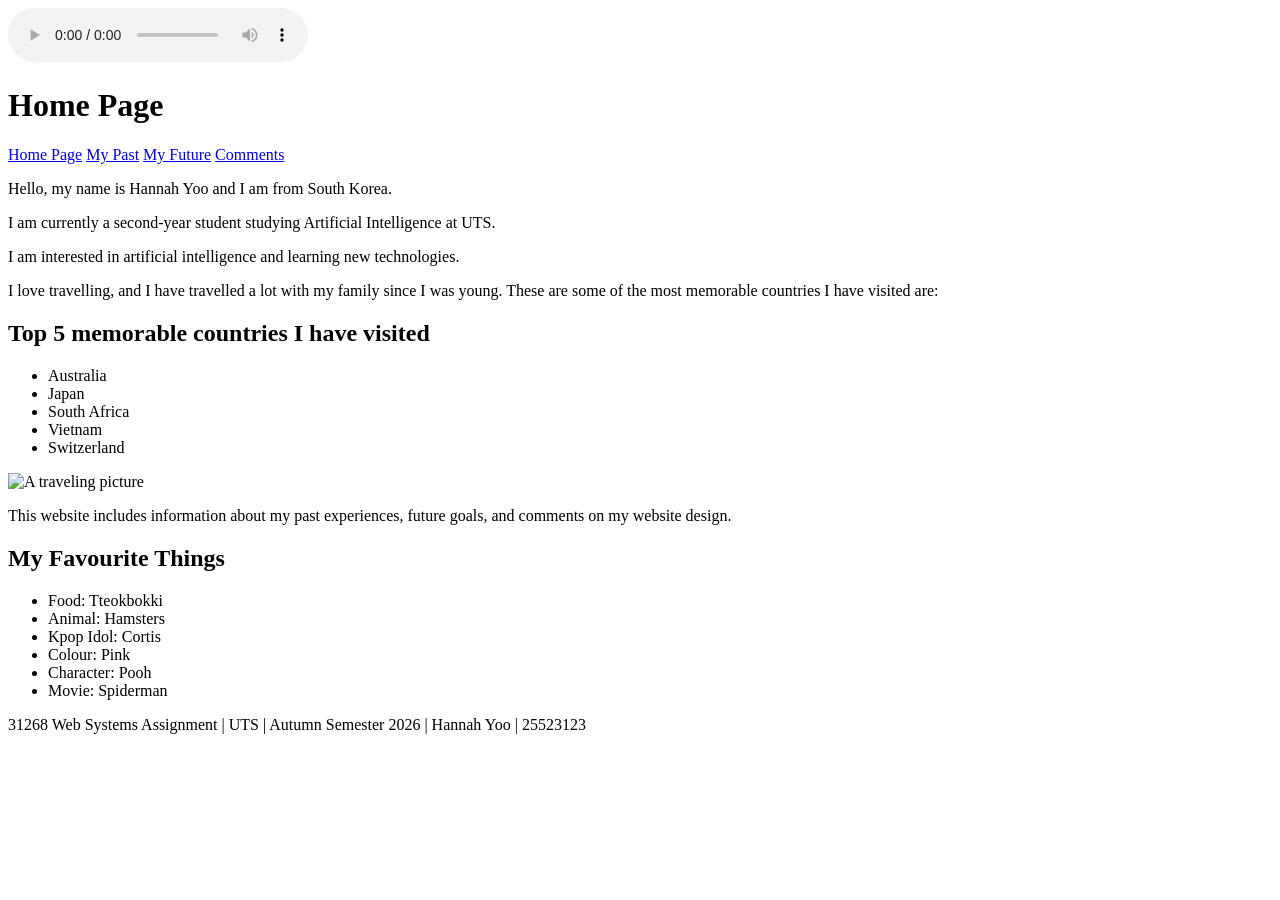
==== index.html @ 4fd85215 "Create index.html" ====
<!DOCTYPE html>
<html>
    <head>
        <title>Home Page</title>
        <link rel="stylesheet" href="websystems.css">
    </head>
    <body>
        <audio id="bgm" controls autoplay loop>
            <source src="bgm.mp3" type="audio/mp3">
        </audio>
        <h1>Home Page</h1>
        <nav class="menu">
            <a href="index.html">Home Page</a>
            <a href="past.html">My Past</a>
            <a href="future.html">My Future</a>
            <a href="comments.html">Comments</a>
        </nav>
        <p>Hello, my name is <span>Hannah Yoo</span> and I am from South Korea.</p>
        <p>I am currently a second-year student studying Artificial Intelligence at UTS.</p>
        <p>I am interested in artificial intelligence and learning new technologies.</p>
        <p>I love travelling, and I have travelled a lot  with my family since I was young. These are some of the most memorable countries I have visited are:</p>
        <h2>Top 5 memorable countries I have visited</h2>
        <div class="container">
            <ul class="ul2">
                <li>Australia</li>
                <li>Japan</li>
                <li>South Africa</li>
                <li>Vietnam</li>
                <li>Switzerland</li>
            </ul>
            <img src="images/img1.png" alt="A traveling picture" class="travel-img">

        </div>
        <p>This website includes information about my past experiences, future goals, and comments on my website design.</p>
        <h2> My Favourite Things </h2>
        <div class="fav">
            <ul class= "ul3">
                <li>Food: Tteokbokki</li>
                <li>Animal: Hamsters</li>
                <li>Kpop Idol: Cortis</li>
                <li>Colour: Pink</li>
                <li>Character: Pooh</li>
                <li>Movie: Spiderman</li>
            </ul>
        </div>
        <footer>
            31268 Web Systems Assignment | UTS | Autumn Semester 2026 | Hannah Yoo | 25523123
        </footer>
    </body>
</html>
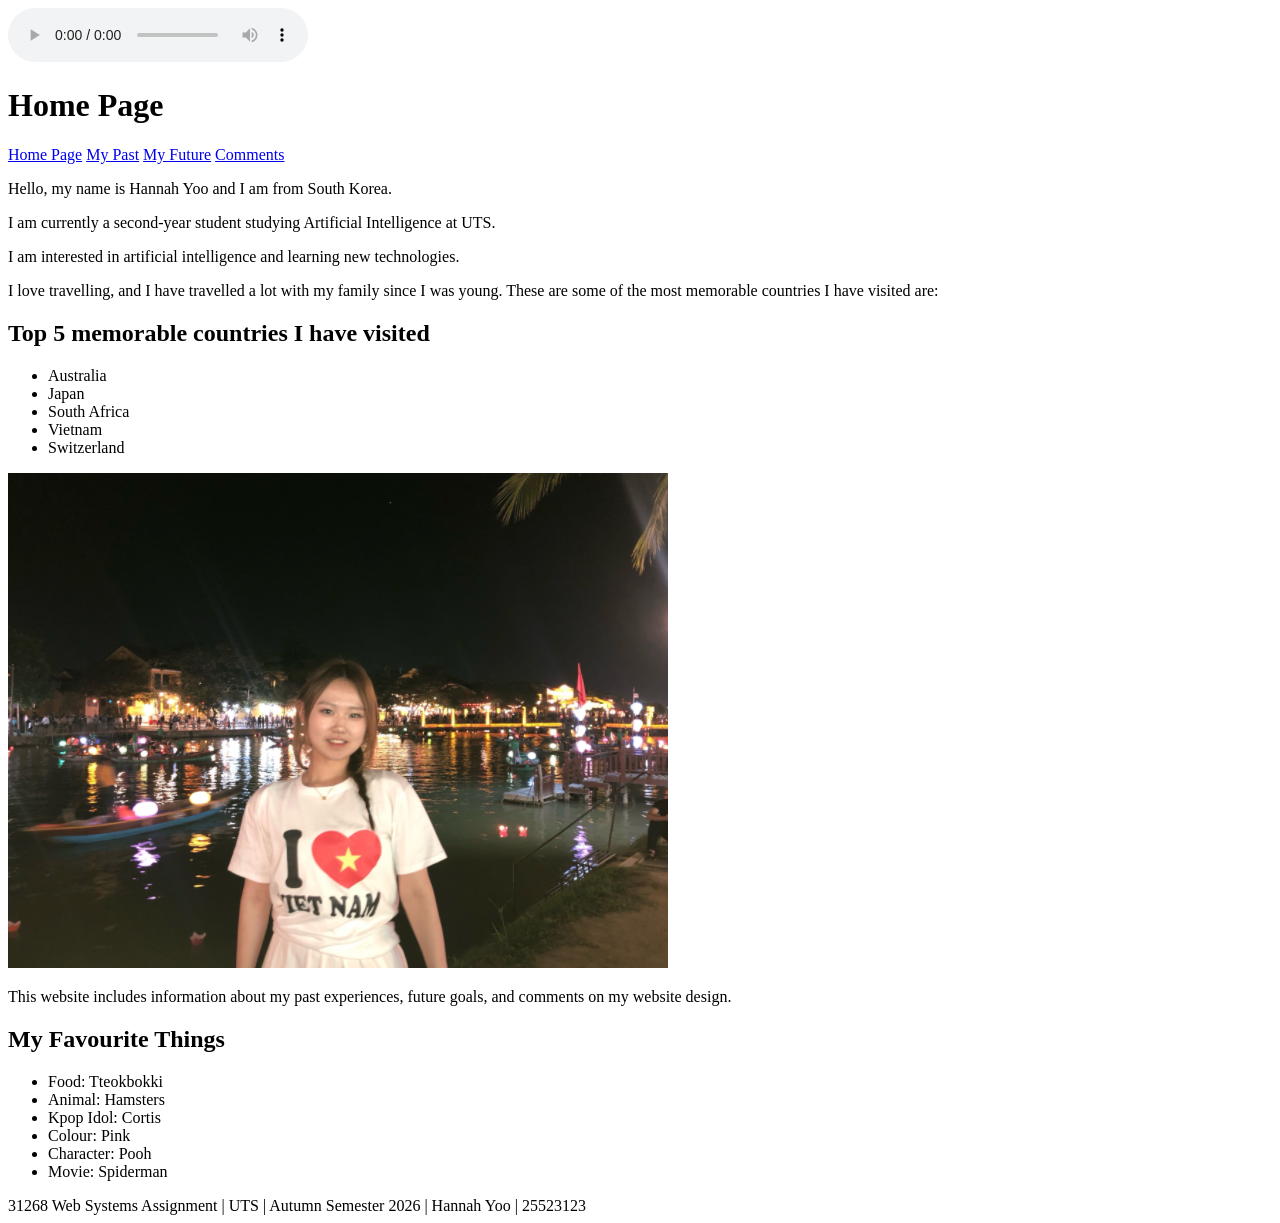
==== commit 0d26b944: "Update index.html" ====
--- a/index.html
+++ b/index.html
@@ -28,7 +28,7 @@
                 <li>Vietnam</li>
                 <li>Switzerland</li>
             </ul>
-            <img src="images/img1.png" alt="A traveling picture" class="travel-img">
+            <img src="img1.png" alt="A traveling picture" class="travel-img">
 
         </div>
         <p>This website includes information about my past experiences, future goals, and comments on my website design.</p>
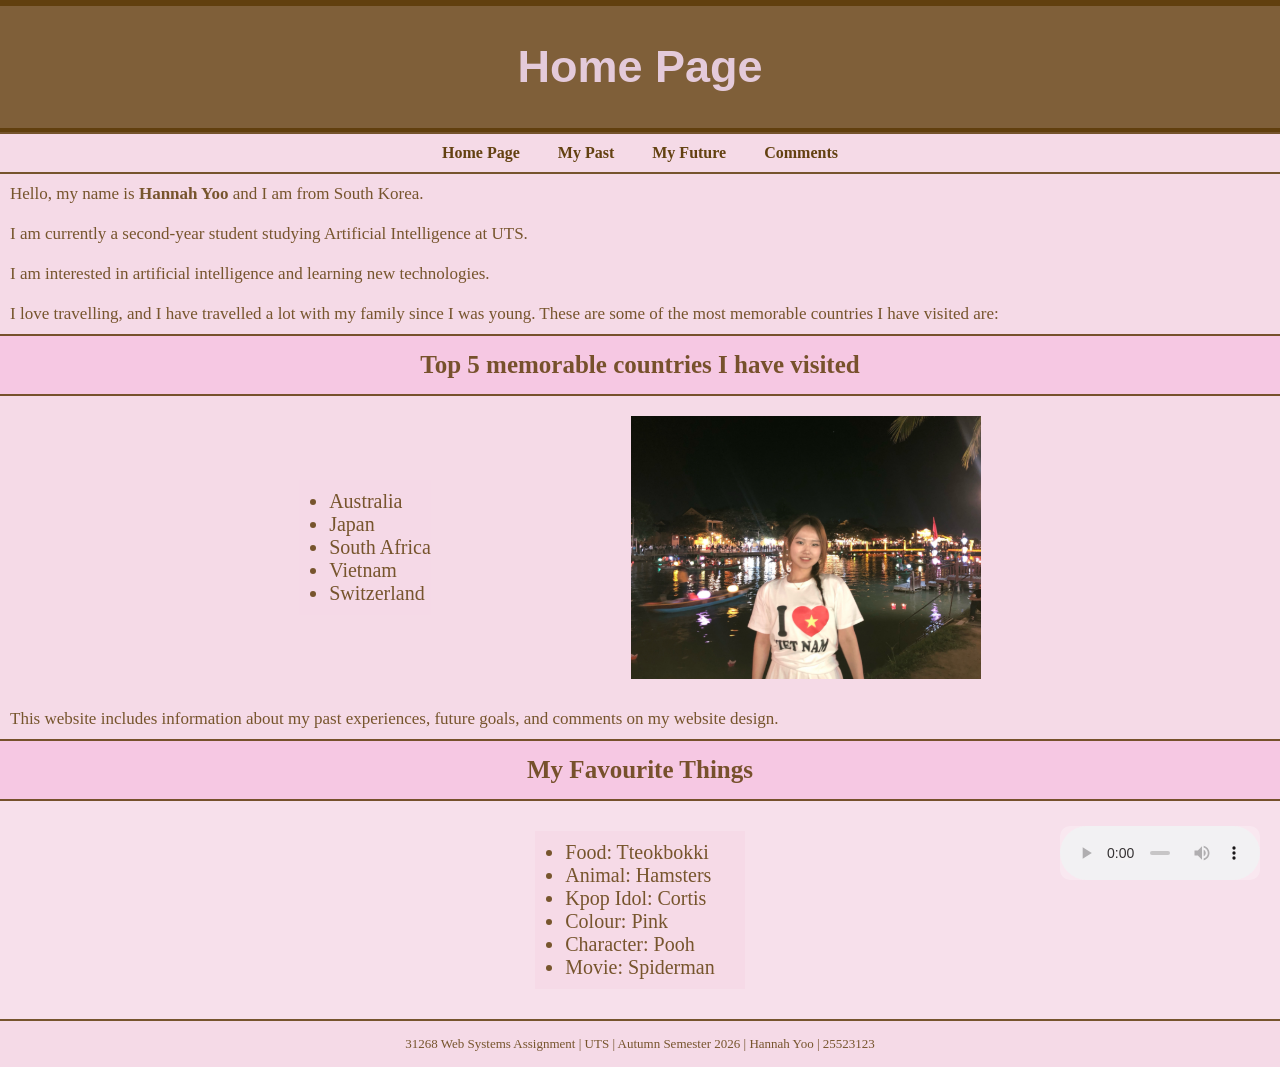
==== commit 89d7bf9e: "Update index.html" ====
--- a/index.html
+++ b/index.html
@@ -2,7 +2,7 @@
 <html>
     <head>
         <title>Home Page</title>
-        <link rel="stylesheet" href="websystems.css">
+        <link rel="stylesheet" href="websystem.css">
     </head>
     <body>
         <audio id="bgm" controls autoplay loop>
--- a/websystem.css
+++ b/websystem.css
@@ -0,0 +1,173 @@
+body{
+    margin: 0;
+    font-family: 'Times New Roman', Times, serif;
+    background-color:#f6dae7d2;
+}
+h2, h3, h4, h5, h6{
+    text-align: center;
+    font-size: 25px;
+    font-weight: bold;
+    background-color:#f5adda7c;
+    margin: 0;
+    padding: 15px;
+    color: #5b3805d2;  
+    border-bottom: 2px solid #5b3805d2;
+    border-top: 2px solid #5b3805d2;
+} 
+h1{
+   color: #e4cada;
+   background-color: #5b3905c4;
+   margin: 0;
+   padding: 35px;
+   font-family: Impact, Haettenschweiler, 'Arial Narrow', sans-serif;
+   font-weight: bolder;
+   border-bottom: 4px solid #5b3805d2;
+   border-top: 6px solid #5b3805d2;
+   text-align: center;
+   font-size: 45px;
+}
+h3{
+   color: #f1c1df;
+   background-color: #754b0cb0;
+   margin: 0;
+   padding: 5px;
+   font-weight: bold;
+   border-bottom: 4px solid #5b3805d2;
+   border-top: 3px solid #5b3805d2;
+   text-align: center;
+   font-size: 20px;
+}
+
+
+
+.menu{
+    justify-content: center;
+    margin: 0;
+    text-align: center;
+    background-color: #f6dae7d2;
+    padding: 10px;
+    display: flex;
+    gap: 38px;
+    border-bottom: 2px solid #5b3805d2;
+    border-top: 2px solid #5b3805d2;
+}
+.menu a {
+    text-decoration: rgb(79, 134, 134);
+    color: #5b3905f2;
+    font-weight:bolder;
+
+}
+.menu a:hover {
+    color: #f863baeb;
+
+}
+.container{
+    display:flex;
+
+    background-color: #f6dae7d2;
+    padding: 20px 20px;
+    justify-content: center;
+    align-items: center;
+    gap: 200px;
+
+}
+.travel-img{
+    width: 350px;
+    height: auto;
+    display: block;
+}
+
+span{
+    font-weight: bold;
+}
+.school-img{
+    width: 60px;
+    height: auto;
+}
+#table{
+    margin-top: 20px;
+    background-color:#fdf3f8a2;
+    margin: 0;
+    color: #c52f7fd2; 
+    border-color: #c52f7fd2;
+    margin-left: auto;
+    margin-right: auto;
+}
+
+p{
+    font-size: 17px;
+    margin: 0;
+    background-color:#f6dae7d2;
+    padding: 10px; 
+    color: #5b3805d2;  
+    margin-top: auto;
+    margin-bottom: auto;
+}
+
+.ul1{
+    background-color:#f6dae7d2;
+    color: #5b3805d2;  
+    margin: 0 auto;
+    font-size: 18px;
+    padding-left: 30px;
+    padding-bottom: 10px;
+    padding-top: 10px;
+    text-align: left;
+    width: fit-content;
+
+}
+.ul2{
+    background-color:#f6dae7d2;
+    padding-left: 30px;
+    font-size: 20px;
+    margin: 0;
+    color: #5b3805d2;
+    padding-bottom: 10px;
+    padding-top: 10px;
+}
+.ul3{
+    background-color:#f6dae7;
+    color: #5b3805d2;  
+    margin: 0 auto;
+    font-size: 20px;
+    padding-left: 30px;
+    padding-right: 30px;
+    padding-bottom: 10px;
+    padding-top: 10px;
+    text-align: left;
+    width: fit-content;
+    
+}
+footer{
+    background-color:#f6dae7d2;
+    color: #5b3805d2; 
+    font-size: 13px;
+    text-align: center;
+    padding: 15px 0;
+    border-top: 2px solid #5b3805d2;
+
+}
+#bgm{
+    position: fixed;
+    right: 20px;
+    bottom: 20px;
+    width: 200px;
+    opacity: 0.9;
+    border-radius: 10px;
+    background: rgba(255, 255, 255, 0.3);   
+}
+#bgm:hover{
+    opacity: 1;
+}
+.fav{
+    background-image: url("images/favimg.jpeg");
+    background-size:cover;
+    padding: 30px;
+    background-position: center;
+}
+.diagram{
+    display: block;
+    margin: 0 auto;
+    width: 300px;
+    height: auto;
+}
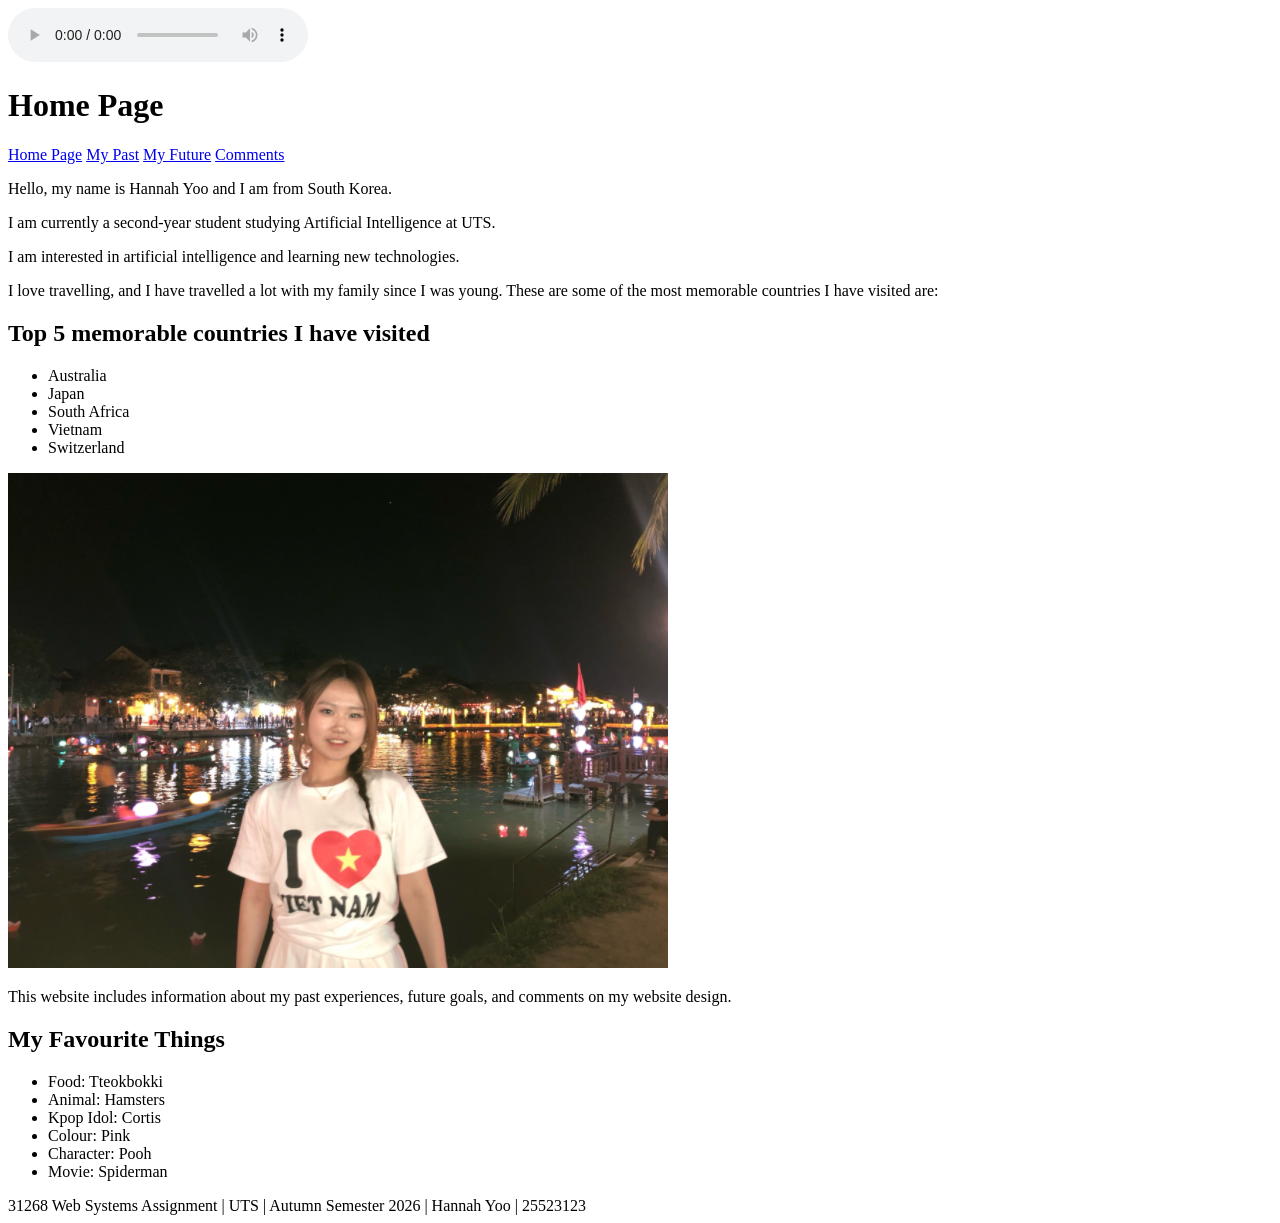
==== commit 87b78a42: "Update index.html" ====
--- a/index.html
+++ b/index.html
@@ -2,7 +2,7 @@
 <html>
     <head>
         <title>Home Page</title>
-        <link rel="stylesheet" href="websystem.css">
+        <link rel="stylesheet" href="websystems.css">
     </head>
     <body>
         <audio id="bgm" controls autoplay loop>
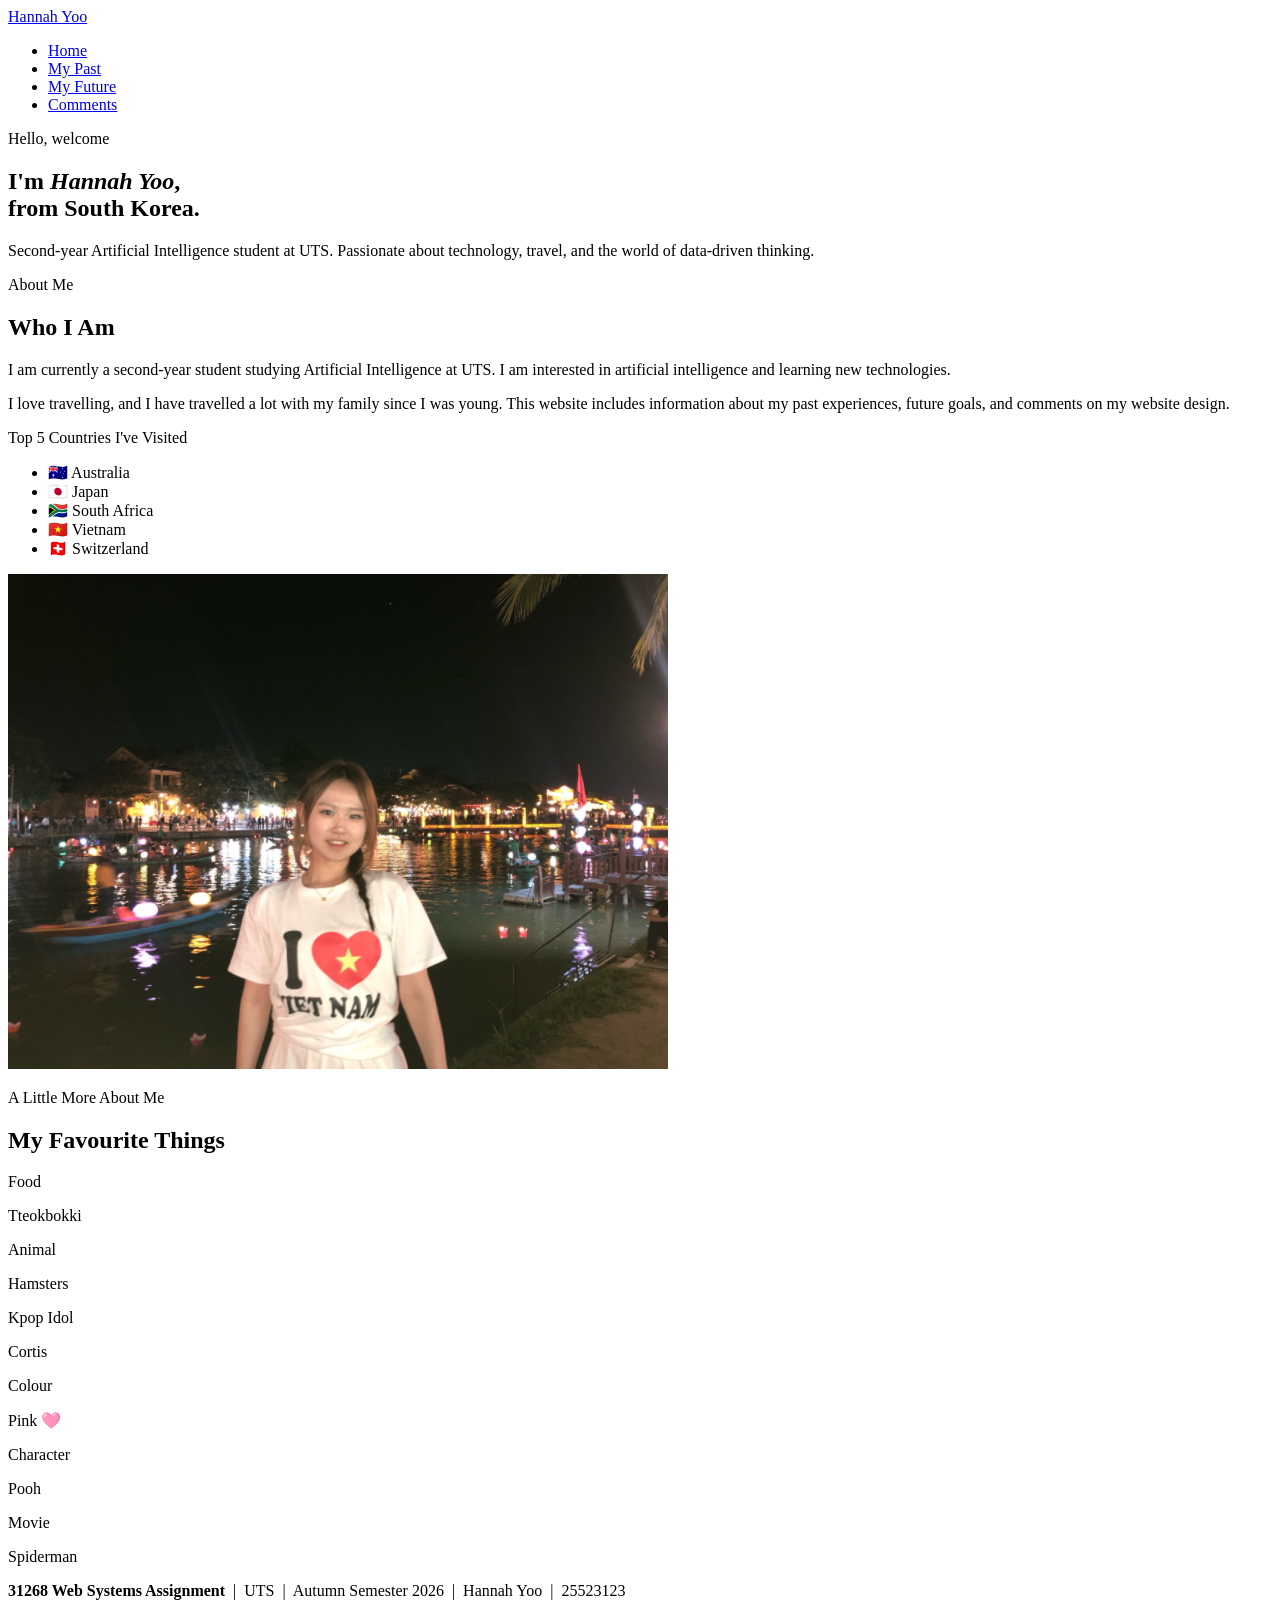
==== commit 34e80f6e: "Refactor index.html structure and content" ====
--- a/index.html
+++ b/index.html
@@ -1,50 +1,135 @@
 <!DOCTYPE html>
-<html>
-    <head>
-        <title>Home Page</title>
-        <link rel="stylesheet" href="websystems.css">
-    </head>
-    <body>
-        <audio id="bgm" controls autoplay loop>
-            <source src="bgm.mp3" type="audio/mp3">
-        </audio>
-        <h1>Home Page</h1>
-        <nav class="menu">
-            <a href="index.html">Home Page</a>
-            <a href="past.html">My Past</a>
-            <a href="future.html">My Future</a>
-            <a href="comments.html">Comments</a>
-        </nav>
-        <p>Hello, my name is <span>Hannah Yoo</span> and I am from South Korea.</p>
-        <p>I am currently a second-year student studying Artificial Intelligence at UTS.</p>
-        <p>I am interested in artificial intelligence and learning new technologies.</p>
-        <p>I love travelling, and I have travelled a lot  with my family since I was young. These are some of the most memorable countries I have visited are:</p>
-        <h2>Top 5 memorable countries I have visited</h2>
-        <div class="container">
-            <ul class="ul2">
-                <li>Australia</li>
-                <li>Japan</li>
-                <li>South Africa</li>
-                <li>Vietnam</li>
-                <li>Switzerland</li>
-            </ul>
-            <img src="img1.png" alt="A traveling picture" class="travel-img">
+<html lang="en">
+<head>
+  <meta charset="UTF-8">
+  <meta name="viewport" content="width=device-width, initial-scale=1.0">
+  <title>Hannah Yoo — Home</title>
+  <link rel="stylesheet" href="style.css">
+</head>
+<body>
 
+<!-- NAV -->
+<nav class="site-nav">
+  <a href="index.html" class="nav-brand">Hannah <span>Yoo</span></a>
+  <ul class="nav-links">
+    <li><a href="index.html" class="active">Home</a></li>
+    <li><a href="past.html">My Past</a></li>
+    <li><a href="future.html">My Future</a></li>
+    <li><a href="comments.html">Comments</a></li>
+  </ul>
+</nav>
+
+<div class="page-wrapper">
+
+  <!-- HERO -->
+  <section class="hero">
+    <div class="hero-inner">
+      <p class="hero-label">Hello, welcome</p>
+      <h1 class="hero-title">I'm <em>Hannah Yoo</em>,<br>from South Korea.</h1>
+      <p class="hero-desc">Second-year Artificial Intelligence student at UTS. Passionate about technology, travel, and the world of data-driven thinking.</p>
+    </div>
+  </section>
+
+  <!-- ABOUT -->
+  <div class="section fade-in">
+    <p class="section-tag">About Me</p>
+    <h2 class="section-title">Who I Am</h2>
+    <div class="two-col">
+      <div class="section-body">
+        <p>I am currently a second-year student studying Artificial Intelligence at UTS. I am interested in artificial intelligence and learning new technologies.</p>
+        <p>I love travelling, and I have travelled a lot with my family since I was young. This website includes information about my past experiences, future goals, and comments on my website design.</p>
+      </div>
+      <div>
+        <div class="card">
+          <p class="section-tag" style="margin-bottom: 1rem;">Top 5 Countries I've Visited</p>
+          <ul class="fancy-list">
+            <li>🇦🇺 Australia</li>
+            <li>🇯🇵 Japan</li>
+            <li>🇿🇦 South Africa</li>
+            <li>🇻🇳 Vietnam</li>
+            <li>🇨🇭 Switzerland</li>
+          </ul>
         </div>
-        <p>This website includes information about my past experiences, future goals, and comments on my website design.</p>
-        <h2> My Favourite Things </h2>
-        <div class="fav">
-            <ul class= "ul3">
-                <li>Food: Tteokbokki</li>
-                <li>Animal: Hamsters</li>
-                <li>Kpop Idol: Cortis</li>
-                <li>Colour: Pink</li>
-                <li>Character: Pooh</li>
-                <li>Movie: Spiderman</li>
-            </ul>
-        </div>
-        <footer>
-            31268 Web Systems Assignment | UTS | Autumn Semester 2026 | Hannah Yoo | 25523123
-        </footer>
-    </body>
+      </div>
+    </div>
+  </div>
+
+  <!-- TRAVEL IMAGE -->
+  <div class="section fade-in" style="padding-top: 0;">
+    <img
+      src="https://hannahyoo04.github.io/websystems-personal/img1.png"
+      alt="A traveling picture"
+      class="travel-img"
+    >
+  </div>
+
+  <!-- FAVOURITES -->
+  <div class="section fade-in">
+    <p class="section-tag">A Little More About Me</p>
+    <h2 class="section-title">My Favourite Things</h2>
+    <div class="faves-grid">
+      <div class="fave-card">
+        <p class="fave-label">Food</p>
+        <p class="fave-value">Tteokbokki</p>
+      </div>
+      <div class="fave-card">
+        <p class="fave-label">Animal</p>
+        <p class="fave-value">Hamsters</p>
+      </div>
+      <div class="fave-card">
+        <p class="fave-label">Kpop Idol</p>
+        <p class="fave-value">Cortis</p>
+      </div>
+      <div class="fave-card">
+        <p class="fave-label">Colour</p>
+        <p class="fave-value">Pink 🩷</p>
+      </div>
+      <div class="fave-card">
+        <p class="fave-label">Character</p>
+        <p class="fave-value">Pooh</p>
+      </div>
+      <div class="fave-card">
+        <p class="fave-label">Movie</p>
+        <p class="fave-value">Spiderman</p>
+      </div>
+    </div>
+  </div>
+
+</div>
+
+<!-- FOOTER -->
+<footer class="site-footer">
+  <strong>31268 Web Systems Assignment</strong> &nbsp;|&nbsp; UTS &nbsp;|&nbsp; Autumn Semester 2026 &nbsp;|&nbsp; Hannah Yoo &nbsp;|&nbsp; 25523123
+</footer>
+
+<!-- BGM -->
+<div class="bgm-player" onclick="toggleBgm()">
+  <button class="bgm-btn" id="bgmBtn" aria-label="Toggle background music">♪</button>
+  <span class="bgm-label" id="bgmLabel">BGM</span>
+</div>
+<audio id="bgmAudio" loop>
+  <source src="https://hannahyoo04.github.io/websystems-personal/bgm.mp3" type="audio/mpeg">
+</audio>
+
+<script>
+  // fade-in on scroll
+  const obs = new IntersectionObserver(entries => {
+    entries.forEach(e => { if (e.isIntersecting) e.target.classList.add('visible'); });
+  }, { threshold: 0.1 });
+  document.querySelectorAll('.fade-in').forEach(el => obs.observe(el));
+
+  // bgm
+  let playing = false;
+  function toggleBgm() {
+    const audio = document.getElementById('bgmAudio');
+    const btn = document.getElementById('bgmBtn');
+    const label = document.getElementById('bgmLabel');
+    if (playing) {
+      audio.pause(); btn.textContent = '♪'; label.textContent = 'BGM'; playing = false;
+    } else {
+      audio.play(); btn.textContent = '■'; label.textContent = 'Playing'; playing = true;
+    }
+  }
+</script>
+</body>
 </html>
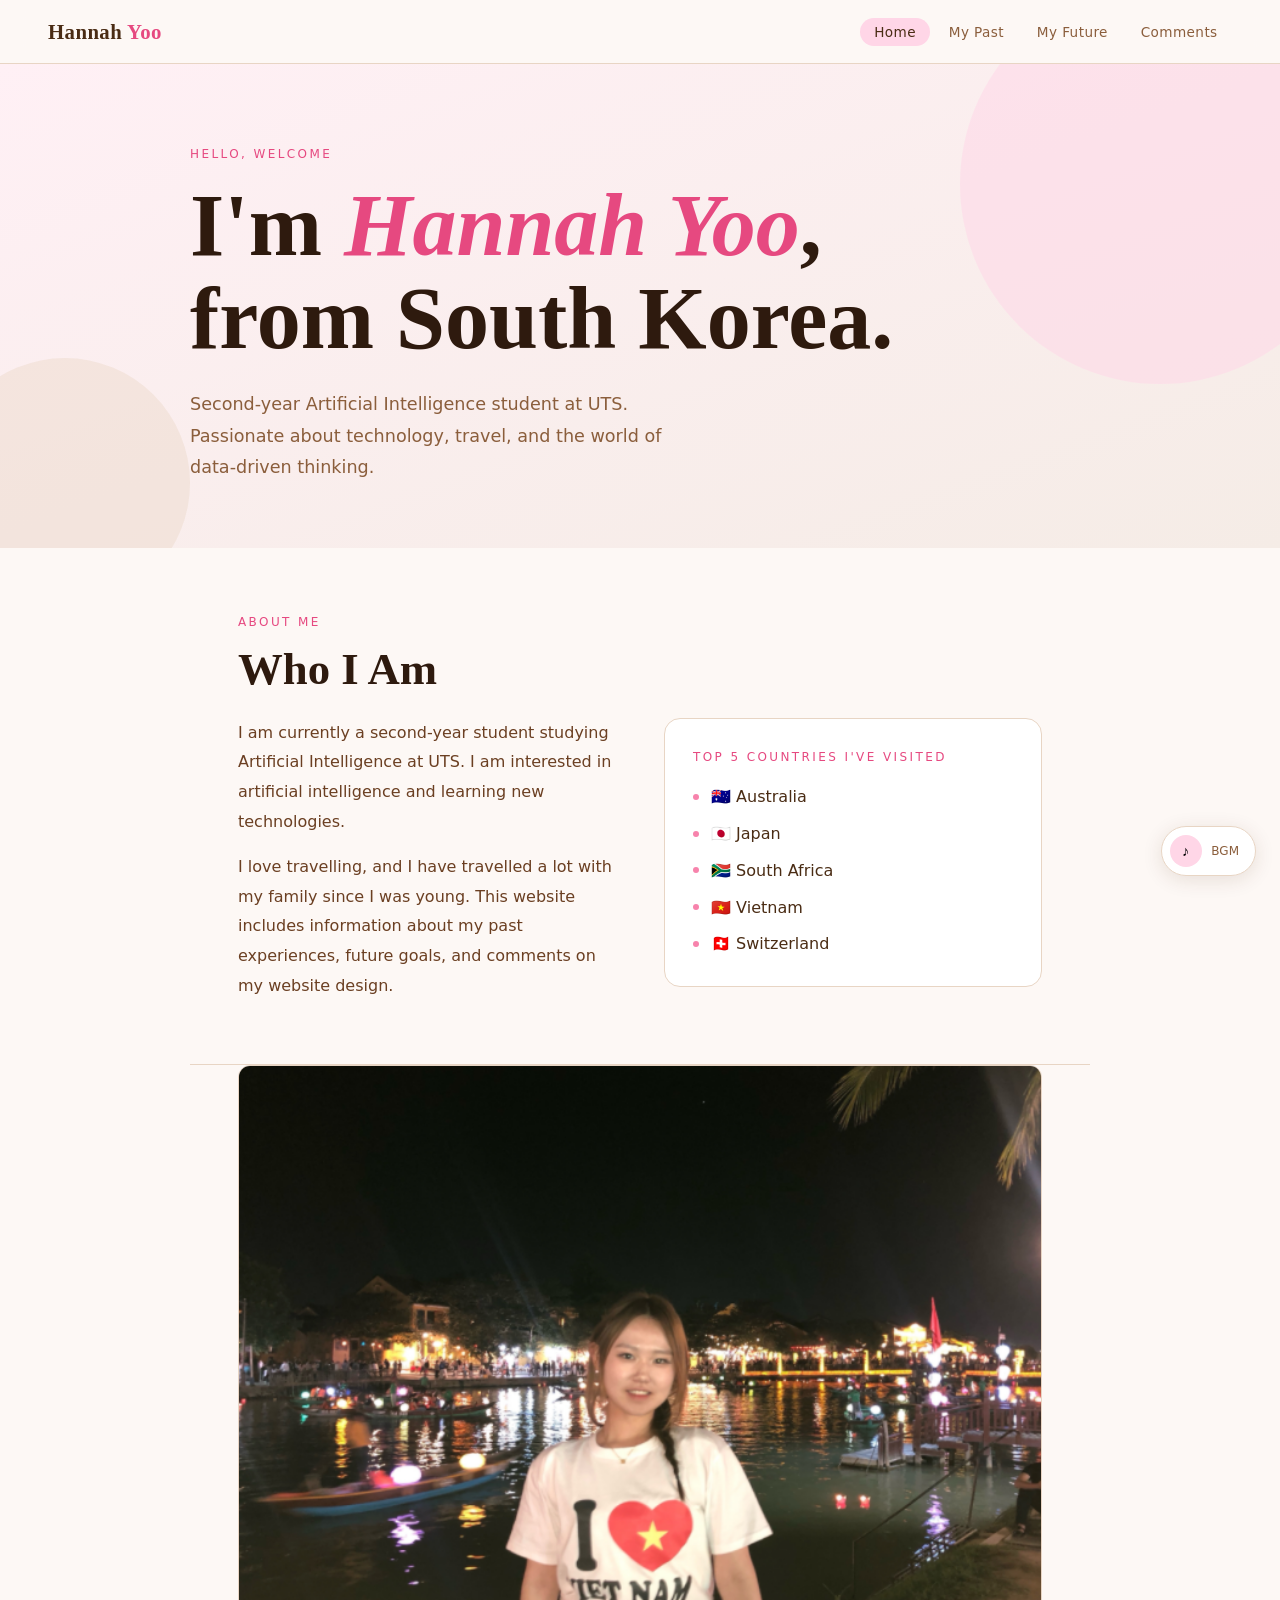
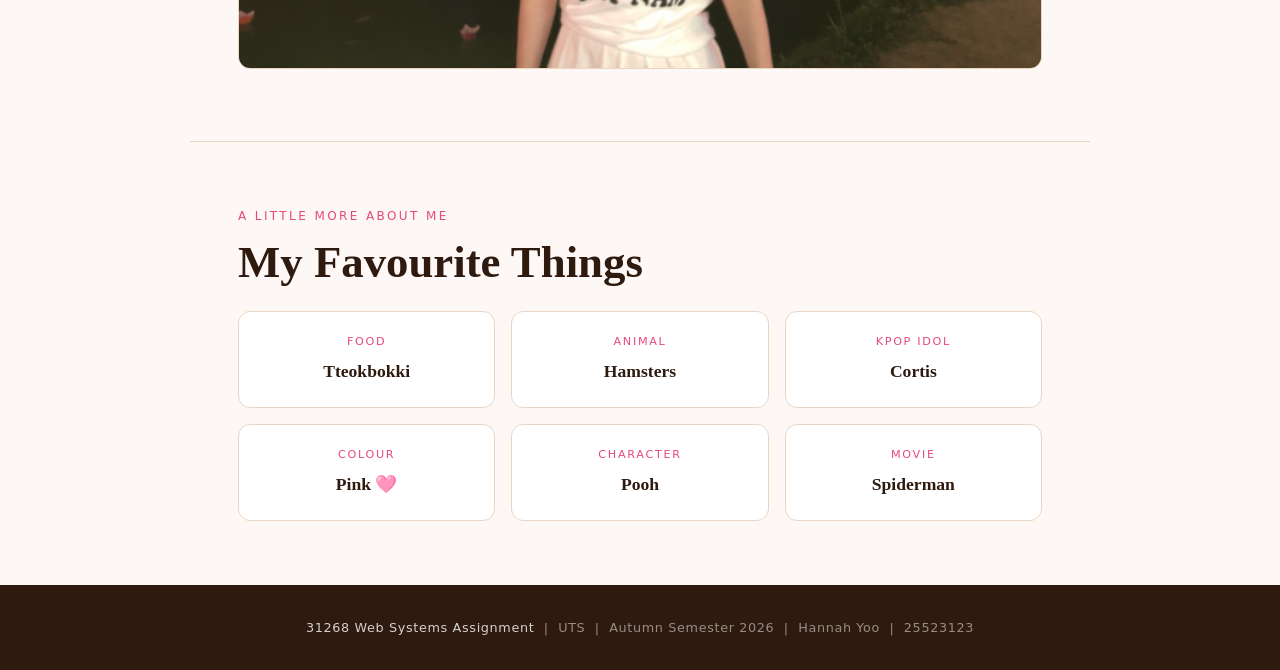
==== commit 853ed673: "Update index.html" ====
--- a/index.html
+++ b/index.html
@@ -4,7 +4,7 @@
   <meta charset="UTF-8">
   <meta name="viewport" content="width=device-width, initial-scale=1.0">
   <title>Hannah Yoo — Home</title>
-  <link rel="stylesheet" href="style.css">
+  <link rel="stylesheet" href="websystems.css">
 </head>
 <body>
 
--- a/websystems.css
+++ b/websystems.css
@@ -0,0 +1,541 @@
+@import url('https://fonts.googleapis.com/css2?family=Cormorant+Garamond:ital,wght@0,400;0,600;0,700;1,400;1,600&family=DM+Sans:wght@300;400;500&display=swap');
+
+*, *::before, *::after { margin: 0; padding: 0; box-sizing: border-box; }
+
+:root {
+  --pink-50:  #fff0f5;
+  --pink-100: #ffd6e7;
+  --pink-200: #ffadd2;
+  --pink-400: #f783ac;
+  --pink-600: #e64980;
+  --brown-100: #f5ece6;
+  --brown-200: #e8d5c4;
+  --brown-400: #c4956a;
+  --brown-600: #8b5e3c;
+  --brown-800: #4a2c14;
+  --brown-900: #2e1a0e;
+  --cream: #fdf8f5;
+  --white: #ffffff;
+  --serif: 'Cormorant Garamond', Georgia, serif;
+  --sans:  'DM Sans', system-ui, sans-serif;
+}
+
+html { scroll-behavior: smooth; }
+
+body {
+  font-family: var(--sans);
+  background: var(--cream);
+  color: var(--brown-800);
+  font-size: 16px;
+  line-height: 1.7;
+}
+
+/* ── SCROLLBAR ── */
+::-webkit-scrollbar { width: 6px; }
+::-webkit-scrollbar-track { background: var(--pink-50); }
+::-webkit-scrollbar-thumb { background: var(--pink-200); border-radius: 3px; }
+
+/* ── NAV ── */
+.site-nav {
+  position: fixed;
+  top: 0; left: 0; right: 0;
+  z-index: 200;
+  background: rgba(253, 248, 245, 0.9);
+  backdrop-filter: blur(12px);
+  -webkit-backdrop-filter: blur(12px);
+  border-bottom: 1px solid var(--brown-200);
+  padding: 0 3rem;
+  height: 64px;
+  display: flex;
+  align-items: center;
+  justify-content: space-between;
+}
+
+.nav-brand {
+  font-family: var(--serif);
+  font-size: 1.3rem;
+  font-weight: 700;
+  color: var(--brown-800);
+  text-decoration: none;
+  letter-spacing: 0.02em;
+}
+
+.nav-brand span { color: var(--pink-600); }
+
+.nav-links {
+  display: flex;
+  gap: 0.25rem;
+  list-style: none;
+}
+
+.nav-links a {
+  font-size: 0.85rem;
+  font-weight: 400;
+  color: var(--brown-600);
+  text-decoration: none;
+  padding: 0.4rem 0.9rem;
+  border-radius: 20px;
+  letter-spacing: 0.03em;
+  transition: all 0.2s;
+}
+
+.nav-links a:hover,
+.nav-links a.active {
+  background: var(--pink-100);
+  color: var(--brown-800);
+}
+
+/* ── PAGE WRAPPER ── */
+.page-wrapper {
+  padding-top: 64px;
+  min-height: 100vh;
+}
+
+/* ── HERO ── */
+.hero {
+  background: linear-gradient(160deg, var(--pink-50) 0%, var(--brown-100) 100%);
+  padding: 5rem 3rem 4rem;
+  position: relative;
+  overflow: hidden;
+}
+
+.hero::before {
+  content: '';
+  position: absolute;
+  top: -80px; right: -80px;
+  width: 400px; height: 400px;
+  background: var(--pink-100);
+  border-radius: 50%;
+  opacity: 0.5;
+}
+
+.hero::after {
+  content: '';
+  position: absolute;
+  bottom: -60px; left: -60px;
+  width: 250px; height: 250px;
+  background: var(--brown-200);
+  border-radius: 50%;
+  opacity: 0.4;
+}
+
+.hero-inner {
+  max-width: 900px;
+  margin: 0 auto;
+  position: relative;
+  z-index: 1;
+}
+
+.hero-label {
+  font-size: 0.75rem;
+  font-weight: 500;
+  letter-spacing: 0.2em;
+  text-transform: uppercase;
+  color: var(--pink-600);
+  margin-bottom: 1rem;
+}
+
+.hero-title {
+  font-family: var(--serif);
+  font-size: clamp(3rem, 8vw, 5.5rem);
+  font-weight: 700;
+  color: var(--brown-900);
+  line-height: 1.05;
+  margin-bottom: 1.5rem;
+}
+
+.hero-title em {
+  font-style: italic;
+  color: var(--pink-600);
+}
+
+.hero-desc {
+  font-size: 1.1rem;
+  color: var(--brown-600);
+  max-width: 520px;
+  line-height: 1.8;
+}
+
+/* ── SECTION ── */
+.section {
+  max-width: 900px;
+  margin: 0 auto;
+  padding: 4rem 3rem;
+}
+
+.section + .section {
+  border-top: 1px solid var(--brown-200);
+}
+
+.section-tag {
+  font-size: 0.75rem;
+  font-weight: 500;
+  letter-spacing: 0.2em;
+  text-transform: uppercase;
+  color: var(--pink-600);
+  margin-bottom: 0.75rem;
+}
+
+.section-title {
+  font-family: var(--serif);
+  font-size: clamp(1.8rem, 4vw, 2.8rem);
+  font-weight: 700;
+  color: var(--brown-900);
+  line-height: 1.1;
+  margin-bottom: 1.5rem;
+}
+
+.section-body {
+  font-size: 1rem;
+  color: var(--brown-700, #6b3f22);
+  line-height: 1.85;
+}
+
+.section-body p + p { margin-top: 1rem; }
+
+/* ── TWO-COL ── */
+.two-col {
+  display: grid;
+  grid-template-columns: 1fr 1fr;
+  gap: 3rem;
+  align-items: start;
+}
+
+@media (max-width: 680px) {
+  .two-col { grid-template-columns: 1fr; gap: 2rem; }
+  .site-nav { padding: 0 1.5rem; }
+  .hero, .section { padding-left: 1.5rem; padding-right: 1.5rem; }
+}
+
+/* ── CARD ── */
+.card {
+  background: var(--white);
+  border: 1px solid var(--brown-200);
+  border-radius: 16px;
+  padding: 1.75rem;
+}
+
+/* ── FANCY LIST ── */
+.fancy-list {
+  list-style: none;
+  display: flex;
+  flex-direction: column;
+  gap: 0.6rem;
+}
+
+.fancy-list li {
+  display: flex;
+  align-items: center;
+  gap: 0.75rem;
+  font-size: 1rem;
+  color: var(--brown-800);
+}
+
+.fancy-list li::before {
+  content: '';
+  flex-shrink: 0;
+  width: 6px; height: 6px;
+  background: var(--pink-400);
+  border-radius: 50%;
+}
+
+/* ── PILL ── */
+.pill {
+  display: inline-block;
+  background: var(--pink-100);
+  color: var(--brown-800);
+  font-size: 0.8rem;
+  font-weight: 500;
+  padding: 0.3rem 0.85rem;
+  border-radius: 20px;
+  letter-spacing: 0.02em;
+}
+
+/* ── TRAVEL IMAGE ── */
+.travel-img {
+  width: 100%;
+  border-radius: 12px;
+  border: 1px solid var(--brown-200);
+  object-fit: cover;
+}
+
+/* ── FAVES GRID ── */
+.faves-grid {
+  display: grid;
+  grid-template-columns: repeat(3, 1fr);
+  gap: 1rem;
+}
+
+@media (max-width: 500px) { .faves-grid { grid-template-columns: repeat(2, 1fr); } }
+
+.fave-card {
+  background: var(--white);
+  border: 1px solid var(--brown-200);
+  border-radius: 12px;
+  padding: 1.25rem 1rem;
+  text-align: center;
+}
+
+.fave-label {
+  font-size: 0.7rem;
+  letter-spacing: 0.15em;
+  text-transform: uppercase;
+  color: var(--pink-600);
+  margin-bottom: 0.35rem;
+}
+
+.fave-value {
+  font-family: var(--serif);
+  font-size: 1.1rem;
+  font-weight: 600;
+  color: var(--brown-900);
+}
+
+/* ── SCHOOL TABLE ── */
+.school-table-wrap {
+  width: 100%;
+  overflow-x: auto;
+  border-radius: 12px;
+  border: 1px solid var(--brown-200);
+}
+
+.school-table {
+  width: 100%;
+  border-collapse: collapse;
+  background: var(--white);
+}
+
+.school-table th {
+  background: var(--pink-50);
+  font-size: 0.75rem;
+  font-weight: 500;
+  letter-spacing: 0.1em;
+  text-transform: uppercase;
+  color: var(--brown-600);
+  padding: 0.9rem 1.25rem;
+  text-align: left;
+  border-bottom: 1px solid var(--brown-200);
+}
+
+.school-table td {
+  padding: 1rem 1.25rem;
+  font-size: 0.95rem;
+  color: var(--brown-800);
+  border-bottom: 1px solid var(--pink-50);
+  vertical-align: middle;
+}
+
+.school-table tr:last-child td { border-bottom: none; }
+.school-table tr:hover td { background: var(--pink-50); }
+
+.school-logo {
+  width: 44px;
+  height: 44px;
+  object-fit: contain;
+  border-radius: 6px;
+}
+
+.dream-pill {
+  display: inline-block;
+  background: var(--brown-100);
+  color: var(--brown-800);
+  font-size: 0.78rem;
+  font-weight: 500;
+  padding: 0.2rem 0.7rem;
+  border-radius: 20px;
+}
+
+/* ── TIMELINE (Future) ── */
+.timeline {
+  display: flex;
+  flex-direction: column;
+  gap: 0;
+}
+
+.timeline-item {
+  display: grid;
+  grid-template-columns: 24px 1fr;
+  gap: 1.25rem;
+  position: relative;
+}
+
+.timeline-item + .timeline-item { margin-top: 1.5rem; }
+
+.timeline-dot-col {
+  display: flex;
+  flex-direction: column;
+  align-items: center;
+}
+
+.timeline-dot {
+  width: 12px;
+  height: 12px;
+  border-radius: 50%;
+  background: var(--pink-400);
+  border: 2px solid var(--white);
+  outline: 2px solid var(--pink-200);
+  flex-shrink: 0;
+  margin-top: 4px;
+}
+
+.timeline-line {
+  flex: 1;
+  width: 1px;
+  background: var(--brown-200);
+  margin-top: 4px;
+}
+
+.timeline-item:last-child .timeline-line { display: none; }
+
+.timeline-content { padding-bottom: 0.5rem; }
+
+.timeline-heading {
+  font-family: var(--serif);
+  font-size: 1.15rem;
+  font-weight: 600;
+  color: var(--brown-900);
+  margin-bottom: 0.4rem;
+}
+
+.timeline-text {
+  font-size: 0.95rem;
+  color: var(--brown-600);
+  line-height: 1.75;
+}
+
+/* ── SKILLS ── */
+.skills-list {
+  list-style: none;
+  display: flex;
+  flex-wrap: wrap;
+  gap: 0.6rem;
+}
+
+.skills-list li {
+  background: var(--pink-50);
+  border: 1px solid var(--pink-200);
+  color: var(--brown-800);
+  font-size: 0.85rem;
+  padding: 0.4rem 1rem;
+  border-radius: 20px;
+}
+
+/* ── COMMENTS PAGE ── */
+.info-table-wrap {
+  width: 100%;
+  overflow-x: auto;
+  border-radius: 12px;
+  border: 1px solid var(--brown-200);
+  margin-top: 1.5rem;
+}
+
+.info-table {
+  width: 100%;
+  border-collapse: collapse;
+  background: var(--white);
+  font-size: 0.88rem;
+}
+
+.info-table th {
+  background: var(--pink-50);
+  font-size: 0.72rem;
+  font-weight: 500;
+  letter-spacing: 0.1em;
+  text-transform: uppercase;
+  color: var(--brown-600);
+  padding: 0.8rem 1rem;
+  text-align: left;
+  border-bottom: 1px solid var(--brown-200);
+}
+
+.info-table td {
+  padding: 0.85rem 1rem;
+  color: var(--brown-800);
+  border-bottom: 1px solid var(--pink-50);
+  vertical-align: top;
+  line-height: 1.6;
+}
+
+.info-table tr:last-child td { border-bottom: none; }
+.info-table tr:hover td { background: var(--pink-50); }
+
+code {
+  font-family: 'Courier New', monospace;
+  background: var(--brown-100);
+  color: var(--brown-800);
+  font-size: 0.82em;
+  padding: 0.1em 0.45em;
+  border-radius: 4px;
+}
+
+/* ── FOOTER ── */
+.site-footer {
+  background: var(--brown-900);
+  color: rgba(255,255,255,0.5);
+  text-align: center;
+  padding: 2rem;
+  font-size: 0.8rem;
+  letter-spacing: 0.05em;
+}
+
+.site-footer strong {
+  color: rgba(255,255,255,0.8);
+  font-weight: 500;
+}
+
+/* ── FADE-IN ── */
+.fade-in {
+  opacity: 0;
+  transform: translateY(20px);
+  transition: opacity 0.6s ease, transform 0.6s ease;
+}
+.fade-in.visible {
+  opacity: 1;
+  transform: none;
+}
+
+/* ── BGM PLAYER ── */
+.bgm-player {
+  position: fixed;
+  bottom: 1.5rem;
+  right: 1.5rem;
+  z-index: 300;
+  background: var(--white);
+  border: 1px solid var(--brown-200);
+  border-radius: 50px;
+  padding: 0.5rem 1rem 0.5rem 0.5rem;
+  display: flex;
+  align-items: center;
+  gap: 0.6rem;
+  box-shadow: 0 4px 20px rgba(74,44,20,0.12);
+  cursor: pointer;
+}
+
+.bgm-btn {
+  width: 32px; height: 32px;
+  background: var(--pink-100);
+  border: none;
+  border-radius: 50%;
+  display: flex;
+  align-items: center;
+  justify-content: center;
+  cursor: pointer;
+  font-size: 0.9rem;
+  transition: background 0.2s;
+}
+
+.bgm-btn:hover { background: var(--pink-200); }
+
+.bgm-label {
+  font-size: 0.75rem;
+  color: var(--brown-600);
+  white-space: nowrap;
+}
+
+/* ── DIAGRAM IMG ── */
+.diagram-img {
+  width: 100%;
+  border-radius: 12px;
+  border: 1px solid var(--brown-200);
+  margin-top: 1rem;
+}
